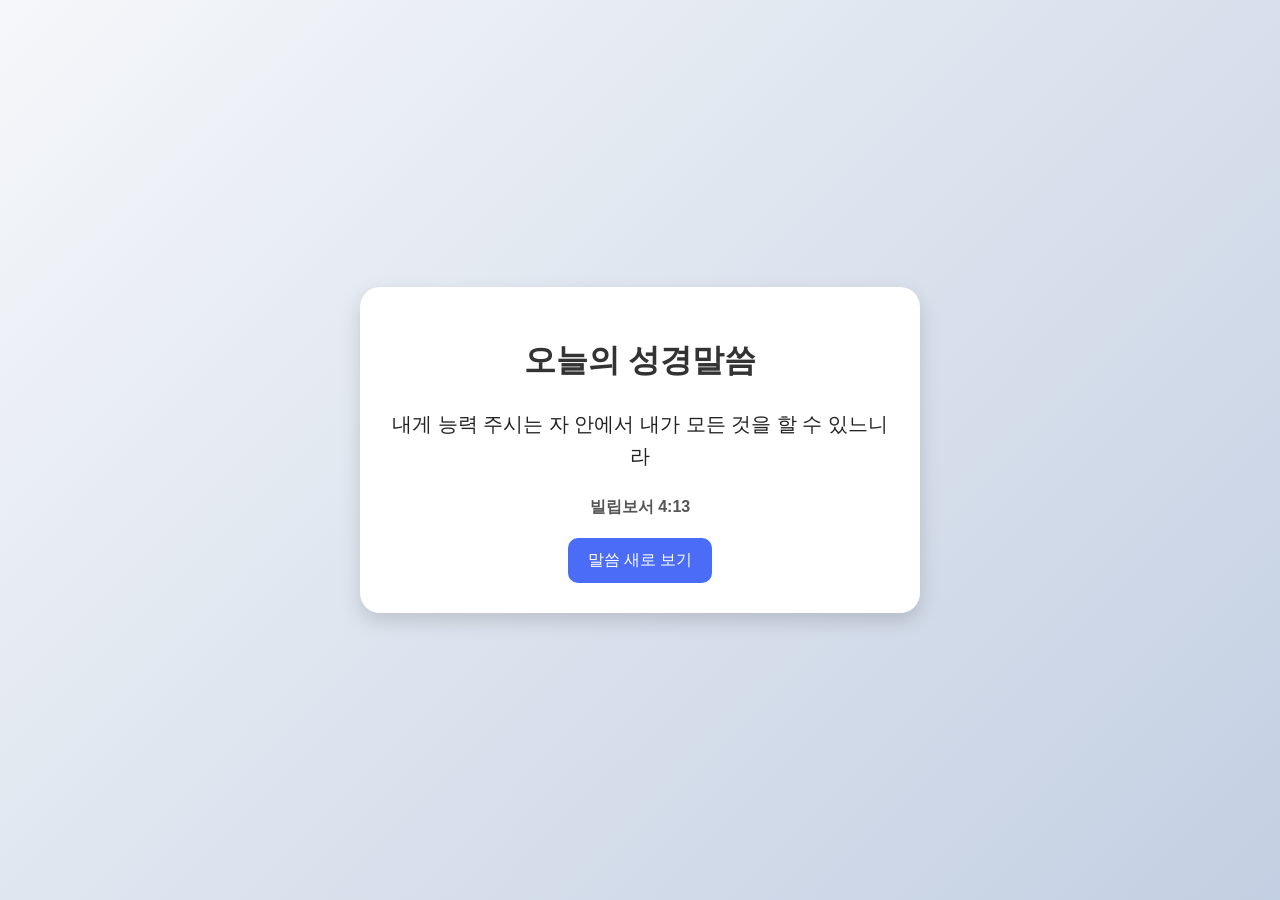
==== index.html @ 18a793f4 "Add files via upload" ====
<!DOCTYPE html>
<html lang="ko">
<head>
  <meta charset="UTF-8" />
  <meta name="viewport" content="width=device-width, initial-scale=1.0" />
  <title>오늘의 성경말씀</title>

  <style>
    body {
      margin: 0;
      font-family: Arial, sans-serif;
      background: linear-gradient(135deg, #f5f7fa, #c3cfe2);
      display: flex;
      justify-content: center;
      align-items: center;
      min-height: 100vh;
    }

    .container {
      background: white;
      padding: 30px;
      border-radius: 20px;
      box-shadow: 0 8px 20px rgba(0,0,0,0.15);
      max-width: 500px;
      text-align: center;
    }

    h1 {
      color: #333;
    }

    #verse {
      font-size: 20px;
      line-height: 1.6;
      margin: 25px 0;
      color: #222;
    }

    #reference {
      font-weight: bold;
      color: #555;
      margin-bottom: 20px;
    }

    button {
      background: #4a6cf7;
      color: white;
      border: none;
      padding: 12px 20px;
      border-radius: 10px;
      font-size: 16px;
      cursor: pointer;
    }

    button:hover {
      background: #3451c9;
    }
  </style>
</head>
<body>

  <div class="container">
    <h1>오늘의 성경말씀</h1>

    <div id="verse">내게 능력 주시는 자 안에서 내가 모든 것을 할 수 있느니라</div>
    <div id="reference">빌립보서 4:13</div>

    <button onclick="showRandomVerse()">말씀 새로 보기</button>
  </div>

  <script>
    const verses = [
      {
        text: "내게 능력 주시는 자 안에서 내가 모든 것을 할 수 있느니라",
        reference: "빌립보서 4:13"
      },
      {
        text: "여호와는 나의 목자시니 내게 부족함이 없으리로다",
        reference: "시편 23:1"
      },
      {
        text: "수고하고 무거운 짐 진 자들아 다 내게로 오라 내가 너희를 쉬게 하리라",
        reference: "마태복음 11:28"
      },
      {
        text: "두려워하지 말라 내가 너와 함께 함이라",
        reference: "이사야 41:10"
      },
      {
        text: "너는 마음을 다하여 여호와를 신뢰하고 네 명철을 의지하지 말라",
        reference: "잠언 3:5"
      },
      {
        text: "사랑은 오래 참고 사랑은 온유하며",
        reference: "고린도전서 13:4"
      }
    ];

    function showRandomVerse() {
      const randomIndex = Math.floor(Math.random() * verses.length);
      const selectedVerse = verses[randomIndex];

      document.getElementById("verse").innerText = selectedVerse.text;
      document.getElementById("reference").innerText = selectedVerse.reference;
    }
  </script>

</body>
</html>
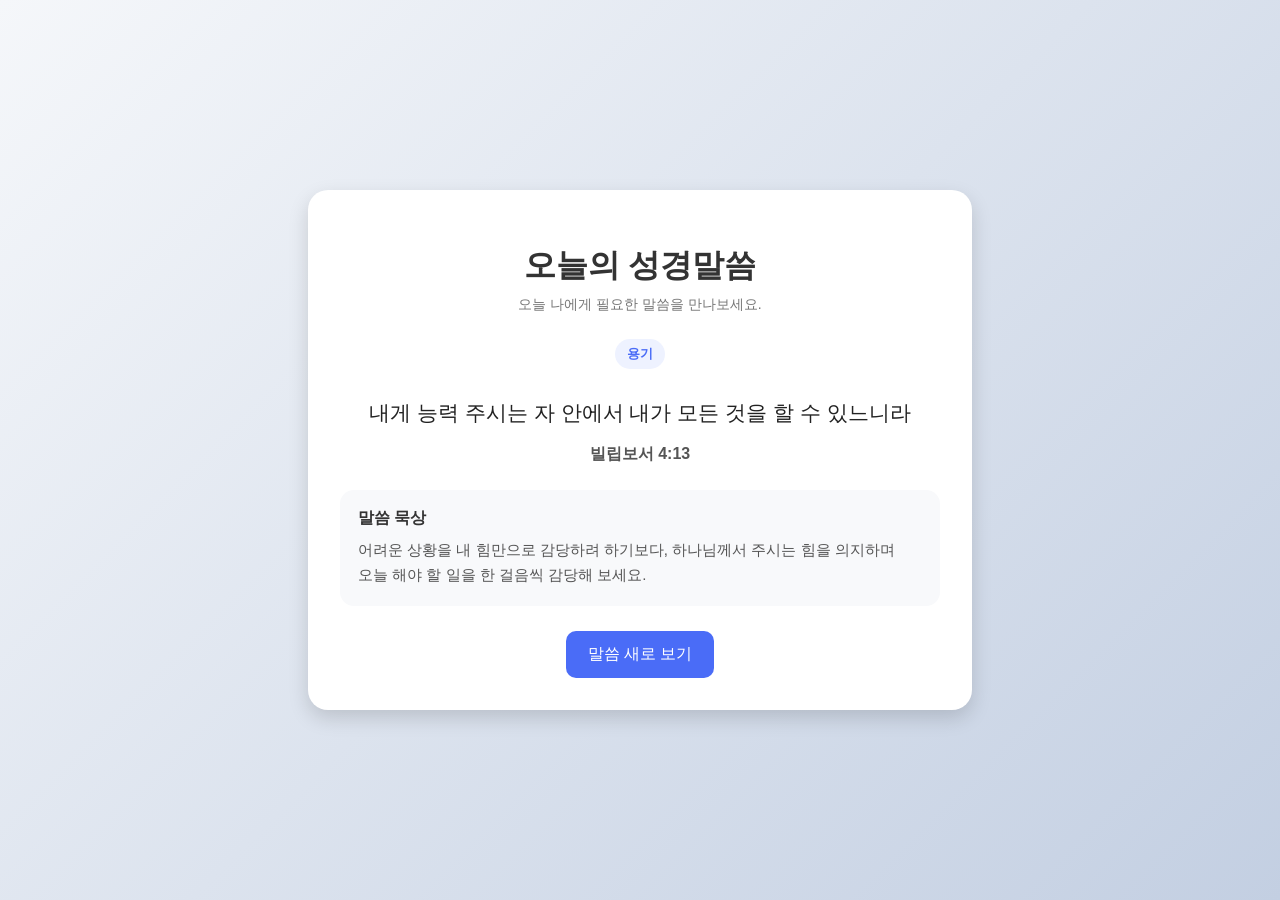
==== commit aac547e1: "Update index.html" ====
--- a/index.html
+++ b/index.html
@@ -18,92 +18,440 @@
 
     .container {
       background: white;
-      padding: 30px;
+      padding: 32px;
       border-radius: 20px;
       box-shadow: 0 8px 20px rgba(0,0,0,0.15);
-      max-width: 500px;
+      max-width: 600px;
+      width: calc(100% - 50px);
       text-align: center;
     }
 
     h1 {
       color: #333;
+      margin-bottom: 8px;
+    }
+
+    .subtitle {
+      color: #777;
+      font-size: 14px;
+      margin-bottom: 25px;
+    }
+
+    #category {
+      display: inline-block;
+      background: #eef2ff;
+      color: #4a6cf7;
+      padding: 6px 12px;
+      border-radius: 20px;
+      font-size: 13px;
+      font-weight: bold;
     }
 
     #verse {
-      font-size: 20px;
-      line-height: 1.6;
-      margin: 25px 0;
+      font-size: 21px;
+      line-height: 1.8;
+      margin: 25px 0 12px;
       color: #222;
+      word-break: keep-all;
     }
 
     #reference {
       font-weight: bold;
       color: #555;
-      margin-bottom: 20px;
+      margin-bottom: 25px;
+    }
+
+    .description-box {
+      background: #f8f9fb;
+      border-radius: 14px;
+      padding: 18px;
+      margin: 20px 0 25px;
+      text-align: left;
+    }
+
+    .description-title {
+      font-weight: bold;
+      color: #333;
+      margin-bottom: 8px;
+    }
+
+    #description {
+      font-size: 15px;
+      line-height: 1.7;
+      color: #555;
+      word-break: keep-all;
     }
 
     button {
       background: #4a6cf7;
       color: white;
       border: none;
-      padding: 12px 20px;
+      padding: 13px 22px;
       border-radius: 10px;
       font-size: 16px;
       cursor: pointer;
+      transition: 0.2s;
     }
 
     button:hover {
       background: #3451c9;
+      transform: translateY(-1px);
     }
   </style>
 </head>
+
 <body>
 
-  <div class="container">
-    <h1>오늘의 성경말씀</h1>
-
-    <div id="verse">내게 능력 주시는 자 안에서 내가 모든 것을 할 수 있느니라</div>
-    <div id="reference">빌립보서 4:13</div>
-
-    <button onclick="showRandomVerse()">말씀 새로 보기</button>
+<div class="container">
+
+  <h1>오늘의 성경말씀</h1>
+  <div class="subtitle">오늘 나에게 필요한 말씀을 만나보세요.</div>
+
+  <div id="category">용기</div>
+
+  <div id="verse">
+    내게 능력 주시는 자 안에서 내가 모든 것을 할 수 있느니라
   </div>
 
-  <script>
-    const verses = [
-      {
-        text: "내게 능력 주시는 자 안에서 내가 모든 것을 할 수 있느니라",
-        reference: "빌립보서 4:13"
-      },
-      {
-        text: "여호와는 나의 목자시니 내게 부족함이 없으리로다",
-        reference: "시편 23:1"
-      },
-      {
-        text: "수고하고 무거운 짐 진 자들아 다 내게로 오라 내가 너희를 쉬게 하리라",
-        reference: "마태복음 11:28"
-      },
-      {
-        text: "두려워하지 말라 내가 너와 함께 함이라",
-        reference: "이사야 41:10"
-      },
-      {
-        text: "너는 마음을 다하여 여호와를 신뢰하고 네 명철을 의지하지 말라",
-        reference: "잠언 3:5"
-      },
-      {
-        text: "사랑은 오래 참고 사랑은 온유하며",
-        reference: "고린도전서 13:4"
-      }
-    ];
-
-    function showRandomVerse() {
-      const randomIndex = Math.floor(Math.random() * verses.length);
-      const selectedVerse = verses[randomIndex];
-
-      document.getElementById("verse").innerText = selectedVerse.text;
-      document.getElementById("reference").innerText = selectedVerse.reference;
-    }
-  </script>
+  <div id="reference">
+    빌립보서 4:13
+  </div>
+
+  <div class="description-box">
+    <div class="description-title">말씀 묵상</div>
+    <div id="description">
+      어려운 상황을 내 힘만으로 감당하려 하기보다,
+      하나님께서 주시는 힘을 의지하며 오늘 해야 할 일을
+      한 걸음씩 감당해 보세요.
+    </div>
+  </div>
+
+  <button onclick="showRandomVerse()">말씀 새로 보기</button>
+
+</div>
+
+<script>
+
+const verses = [
+
+  {
+    text: "내게 능력 주시는 자 안에서 내가 모든 것을 할 수 있느니라",
+    reference: "빌립보서 4:13",
+    category: "용기",
+    description: "내 능력의 한계만 바라보면 두려움이 커질 수 있습니다. 하나님께서 주시는 힘을 의지하며 오늘 맡겨진 일을 한 걸음씩 감당해 보세요."
+  },
+
+  {
+    text: "여호와는 나의 목자시니 내게 부족함이 없으리로다",
+    reference: "시편 23:1",
+    category: "평안",
+    description: "미래가 불확실하게 느껴질 때 모든 것을 혼자 책임져야 한다고 생각하지 않아도 됩니다. 하나님께서 인도하시는 목자이심을 기억하며 마음을 맡겨 보세요."
+  },
+
+  {
+    text: "수고하고 무거운 짐 진 자들아 다 내게로 오라 내가 너희를 쉬게 하리라",
+    reference: "마태복음 11:28",
+    category: "위로",
+    description: "지치고 마음이 무거울 때조차 혼자 견딜 필요는 없습니다. 자신의 걱정과 부담을 하나님께 솔직하게 내려놓고 쉼을 구해 보세요."
+  },
+
+  {
+    text: "두려워하지 말라 내가 너와 함께 함이라",
+    reference: "이사야 41:10",
+    category: "용기",
+    description: "두려움이 없다는 것이 용기는 아닙니다. 두려운 상황에서도 하나님이 함께하심을 믿으며 앞으로 나아가는 것이 믿음의 용기입니다."
+  },
+
+  {
+    text: "너는 마음을 다하여 여호와를 신뢰하고 네 명철을 의지하지 말라",
+    reference: "잠언 3:5",
+    category: "지혜",
+    description: "내 판단이 항상 완전한 것은 아닙니다. 중요한 선택 앞에서는 자신의 경험뿐 아니라 말씀과 기도를 통해 방향을 점검해 보세요."
+  },
+
+  {
+    text: "사랑은 오래 참고 사랑은 온유하며",
+    reference: "고린도전서 13:4",
+    category: "사랑",
+    description: "사랑은 단순한 감정만이 아니라 상대를 존중하고 기다려 주는 행동으로 나타납니다. 오늘 가까운 사람에게 온유함을 실천해 보세요."
+  },
+
+  {
+    text: "강하고 담대하라 두려워하지 말며 놀라지 말라",
+    reference: "여호수아 1:9",
+    category: "담대함",
+    description: "새로운 책임이나 큰 일을 앞두고 긴장되는 것은 자연스럽습니다. 중요한 것은 두려움 때문에 멈추지 않고 하나님을 의지하며 맡은 길을 계속 걷는 것입니다."
+  },
+
+  {
+    text: "범사에 감사하라",
+    reference: "데살로니가전서 5:18",
+    category: "감사",
+    description: "감사는 모든 상황이 좋다는 뜻이 아닙니다. 어려움 속에서도 여전히 남아 있는 은혜와 가능성을 발견하는 믿음의 태도입니다."
+  },
+
+  {
+    text: "쉬지 말고 기도하라",
+    reference: "데살로니가전서 5:17",
+    category: "기도",
+    description: "기도는 특별한 순간에만 하는 일이 아닙니다. 일하고 이동하고 고민하는 일상 속에서도 짧게 하나님께 마음을 말씀드릴 수 있습니다."
+  },
+
+  {
+    text: "항상 기뻐하라",
+    reference: "데살로니가전서 5:16",
+    category: "기쁨",
+    description: "기쁨은 어려움이 없어서 생기는 감정만을 의미하지 않습니다. 상황보다 하나님께 소망을 두면서 다시 일어설 힘을 발견할 수 있습니다."
+  },
+
+  {
+    text: "철이 철을 날카롭게 하는 것 같이 사람이 그의 친구의 얼굴을 빛나게 하느니라",
+    reference: "잠언 27:17",
+    category: "관계",
+    description: "좋은 관계는 서로를 무조건 편하게만 해주는 관계가 아닙니다. 격려와 조언을 통해 서로 더 좋은 사람으로 성장하도록 돕는 관계도 소중합니다."
+  },
+
+  {
+    text: "유순한 대답은 분노를 쉬게 하여도",
+    reference: "잠언 15:1",
+    category: "관계",
+    description: "상대가 강하게 말할수록 나도 강하게 대응하고 싶어질 수 있습니다. 그러나 차분하고 절제된 한마디가 갈등의 방향을 완전히 바꾸기도 합니다."
+  },
+
+  {
+    text: "교만은 패망의 선봉이요 거만한 마음은 넘어짐의 앞잡이니라",
+    reference: "잠언 16:18",
+    category: "겸손",
+    description: "성공하고 책임이 커질수록 자신이 모든 것을 안다고 생각하기 쉽습니다. 계속 배우고 다른 사람의 의견을 들을 수 있는 겸손을 지켜 보세요."
+  },
+
+  {
+    text: "무슨 일을 하든지 마음을 다하여 주께 하듯 하고 사람에게 하듯 하지 말라",
+    reference: "골로새서 3:23",
+    category: "일과 사명",
+    description: "사람의 평가만 바라보면 인정받지 못할 때 쉽게 지칠 수 있습니다. 내가 맡은 일을 정직하고 성실하게 수행하는 것 자체에 의미를 두어 보세요."
+  },
+
+  {
+    text: "사람이 마음으로 자기의 길을 계획할지라도 그의 걸음을 인도하시는 이는 여호와시니라",
+    reference: "잠언 16:9",
+    category: "진로",
+    description: "계획을 세우는 것은 중요하지만 모든 일이 계획대로 진행되지는 않습니다. 예상하지 못한 변화 속에서도 새로운 길이 열릴 가능성을 기억하세요."
+  },
+
+  {
+    text: "너의 행사를 여호와께 맡기라 그리하면 네가 경영하는 것이 이루어지리라",
+    reference: "잠언 16:3",
+    category: "일과 사명",
+    description: "큰 프로젝트와 새로운 도전을 시작할 때 결과에 대한 부담이 생깁니다. 최선을 다해 준비하되 결과까지 혼자 통제하려 하지 말고 하나님께 맡겨 보세요."
+  },
+
+  {
+    text: "보라 내가 새 일을 행하리니 이제 나타낼 것이라",
+    reference: "이사야 43:19",
+    category: "새로운 시작",
+    description: "과거의 실패가 앞으로의 가능성을 결정하지는 않습니다. 지금까지 없었던 새로운 길이 열릴 수 있다는 소망을 가지고 오늘 할 수 있는 일을 시작해 보세요."
+  },
+
+  {
+    text: "우리가 선을 행하되 낙심하지 말지니",
+    reference: "갈라디아서 6:9",
+    category: "인내",
+    description: "노력의 결과가 바로 나타나지 않을 때 포기하고 싶어질 수 있습니다. 가치 있는 일은 시간이 필요한 경우가 많습니다. 조급함보다 꾸준함을 선택해 보세요."
+  },
+
+  {
+    text: "너희 염려를 다 주께 맡기라 이는 그가 너희를 돌보심이라",
+    reference: "베드로전서 5:7",
+    category: "불안",
+    description: "걱정을 없애려고 억지로 밀어내기보다 무엇이 두려운지 하나님께 솔직하게 말씀드려 보세요. 기도는 걱정을 혼자 짊어지지 않는 연습이기도 합니다."
+  },
+
+  {
+    text: "내가 산을 향하여 눈을 들리라 나의 도움이 어디서 올까",
+    reference: "시편 121:1",
+    category: "도움",
+    description: "해결책이 보이지 않을 때 시선이 문제에만 고정되기 쉽습니다. 잠시 멈추고 내가 의지할 수 있는 하나님과 주변의 도움을 함께 바라보세요."
+  },
+
+  {
+    text: "여호와를 기다리는 자는 새 힘을 얻으리니",
+    reference: "이사야 40:31",
+    category: "회복",
+    description: "계속 달리는 것만이 전진은 아닙니다. 때로는 기다리고 회복하는 시간이 다음 걸음을 위한 중요한 준비가 됩니다."
+  },
+
+  {
+    text: "마음의 즐거움은 양약이라도",
+    reference: "잠언 17:22",
+    category: "기쁨",
+    description: "웃음과 기쁨도 삶에서 중요한 부분입니다. 해야 할 일에만 매달리기보다 감사할 일과 즐거운 순간을 의식적으로 발견해 보세요."
+  },
+
+  {
+    text: "서로 친절하게 하며 불쌍히 여기며 서로 용서하기를",
+    reference: "에베소서 4:32",
+    category: "용서",
+    description: "용서는 잘못을 없었던 일로 만드는 것이 아니라 미움이 자신의 마음을 계속 지배하지 않도록 내려놓는 과정으로 볼 수 있습니다."
+  },
+
+  {
+    text: "화평하게 하는 자들은 화평으로 심어 의의 열매를 거두느니라",
+    reference: "야고보서 3:18",
+    category: "화해",
+    description: "갈등에서 반드시 상대를 이기는 것이 최선은 아닙니다. 진실을 지키면서도 관계를 파괴하지 않는 해결책을 찾는 것이 지혜로운 선택일 수 있습니다."
+  },
+
+  {
+    text: "구하라 그리하면 너희에게 주실 것이요 찾으라 그리하면 찾아낼 것이요",
+    reference: "마태복음 7:7",
+    category: "도전",
+    description: "기도만 하고 기다리는 것과 믿음으로 행동하는 것은 다릅니다. 구하고, 찾고, 두드리라는 말씀처럼 필요한 행동을 실제로 시작해 보세요."
+  },
+
+  {
+    text: "믿음은 바라는 것들의 실상이요 보이지 않는 것들의 증거니",
+    reference: "히브리서 11:1",
+    category: "믿음",
+    description: "아직 결과가 보이지 않는다고 해서 모든 가능성이 사라진 것은 아닙니다. 믿음은 불확실성 속에서도 가치 있는 방향으로 계속 걸어가는 힘이 됩니다."
+  },
+
+  {
+    text: "소망 중에 즐거워하며 환난 중에 참으며 기도에 항상 힘쓰며",
+    reference: "로마서 12:12",
+    category: "소망",
+    description: "힘든 시기에는 현재의 어려움이 영원할 것처럼 느껴질 수 있습니다. 그러나 상황은 변할 수 있습니다. 소망을 붙들고 오늘 하루를 충실하게 살아가 보세요."
+  },
+
+  {
+    text: "악에게 지지 말고 선으로 악을 이기라",
+    reference: "로마서 12:21",
+    category: "선함",
+    description: "상대의 잘못 때문에 나까지 같은 방식으로 행동할 필요는 없습니다. 감정을 절제하고 내가 지키고 싶은 원칙에 따라 행동하는 것이 더 강한 대응일 수 있습니다."
+  },
+
+  {
+    text: "너희 모든 일을 사랑으로 행하라",
+    reference: "고린도전서 16:14",
+    category: "사랑",
+    description: "사랑은 관계에만 적용되는 원칙이 아닙니다. 말하는 방식, 일하는 방식, 사람을 대하는 태도에서도 사랑과 존중을 선택할 수 있습니다."
+  },
+
+  {
+    text: "지혜가 부족하거든 모든 사람에게 후히 주시는 하나님께 구하라",
+    reference: "야고보서 1:5",
+    category: "지혜",
+    description: "모든 답을 알고 있어야 좋은 리더가 되는 것은 아닙니다. 모르는 것을 인정하고 배우며 필요한 지혜를 구하는 태도 자체가 성숙함입니다."
+  },
+
+  {
+    text: "서로 돌아보아 사랑과 선행을 격려하며",
+    reference: "히브리서 10:24",
+    category: "공동체",
+    description: "좋은 공동체는 경쟁만 하는 곳이 아니라 서로의 가능성을 발견하고 격려하는 곳입니다. 오늘 누군가에게 구체적인 격려 한마디를 건네 보세요."
+  },
+
+  {
+    text: "우리가 알거니와 하나님을 사랑하는 자 곧 그의 뜻대로 부르심을 입은 자들에게는 모든 것이 합력하여 선을 이루느니라",
+    reference: "로마서 8:28",
+    category: "소망",
+    description: "현재 이해되지 않는 사건도 시간이 지난 뒤 다른 의미를 갖게 될 수 있습니다. 당장 모든 이유를 알아야 한다는 부담을 내려놓고 지금 할 수 있는 선한 선택에 집중해 보세요."
+  },
+
+  {
+    text: "나의 은혜가 네게 족하도다 이는 나의 능력이 약한 데서 온전하여짐이라",
+    reference: "고린도후서 12:9",
+    category: "약함과 은혜",
+    description: "약점이 있다는 사실이 가치가 없다는 뜻은 아닙니다. 부족함을 인정할 때 오히려 도움을 구하고 배우며 더 단단하게 성장할 수 있습니다."
+  },
+
+  {
+    text: "눈물을 흘리며 씨를 뿌리는 자는 기쁨으로 거두리로다",
+    reference: "시편 126:5",
+    category: "인내",
+    description: "지금의 수고가 당장 보상받지 못하더라도 의미 없는 것은 아닙니다. 보이지 않는 곳에서 쌓이는 노력은 시간이 지나 열매가 될 수 있습니다."
+  },
+
+  {
+    text: "하나님이 우리에게 주신 것은 두려워하는 마음이 아니요",
+    reference: "디모데후서 1:7",
+    category: "담대함",
+    description: "중요한 일을 앞두고 긴장할 수 있습니다. 두려움 자체를 부끄러워하기보다 절제와 사랑과 담대함으로 다음 행동을 선택해 보세요."
+  },
+
+  {
+    text: "항상 겸손과 온유로 하고 오래 참음으로 사랑 가운데서 서로 용납하고",
+    reference: "에베소서 4:2",
+    category: "관계",
+    description: "사람마다 속도와 생각이 다릅니다. 상대를 바꾸려고 서두르기보다 서로의 차이를 존중하면서 필요한 대화를 이어가는 것이 관계를 건강하게 만듭니다."
+  },
+
+  {
+    text: "사람이 친구를 위하여 자기 목숨을 버리면 이보다 더 큰 사랑이 없나니",
+    reference: "요한복음 15:13",
+    category: "사랑",
+    description: "성경이 말하는 사랑에는 희생과 책임이 포함됩니다. 상대에게 무엇을 받을지만 생각하기보다 내가 어떤 선한 사람이 되어 줄 수 있는지도 생각해 보세요."
+  },
+
+  {
+    text: "너희는 세상의 빛이라",
+    reference: "마태복음 5:14",
+    category: "사명",
+    description: "영향력은 높은 지위에서만 생기는 것이 아닙니다. 자신의 자리에서 정직하고 책임 있게 행동하는 작은 선택들이 주변 사람들에게 빛이 될 수 있습니다."
+  },
+
+  {
+    text: "사람에게 보이려고 그들 앞에서 너희 의를 행하지 않도록 주의하라",
+    reference: "마태복음 6:1",
+    category: "겸손",
+    description: "좋은 일을 하면서도 인정받고 싶은 마음이 생길 수 있습니다. 다른 사람의 평가보다 내가 왜 이 일을 하는지 동기를 점검해 보세요."
+  },
+
+  {
+    text: "내일 일을 위하여 염려하지 말라",
+    reference: "마태복음 6:34",
+    category: "불안",
+    description: "아직 일어나지 않은 미래의 문제를 오늘 모두 해결할 수는 없습니다. 미래를 준비하되 오늘 내가 실제로 할 수 있는 일에 집중해 보세요."
+  },
+
+  {
+    text: "항상 소망을 품고",
+    reference: "베드로전서 3:15",
+    category: "소망",
+    description: "소망은 현실을 외면하는 낙관이 아니라 어려움 속에서도 삶의 방향과 의미를 잃지 않는 태도입니다."
+  }
+
+];
+
+let lastIndex = -1;
+
+function showRandomVerse() {
+
+  let randomIndex;
+
+  // 바로 직전에 나온 말씀이 연속으로 나오지 않게 처리
+  do {
+    randomIndex = Math.floor(Math.random() * verses.length);
+  } while (randomIndex === lastIndex && verses.length > 1);
+
+  lastIndex = randomIndex;
+
+  const selectedVerse = verses[randomIndex];
+
+  document.getElementById("verse").innerText =
+    selectedVerse.text;
+
+  document.getElementById("reference").innerText =
+    selectedVerse.reference;
+
+  document.getElementById("category").innerText =
+    selectedVerse.category;
+
+  document.getElementById("description").innerText =
+    selectedVerse.description;
+}
+
+</script>
 
 </body>
-</html>+</html>
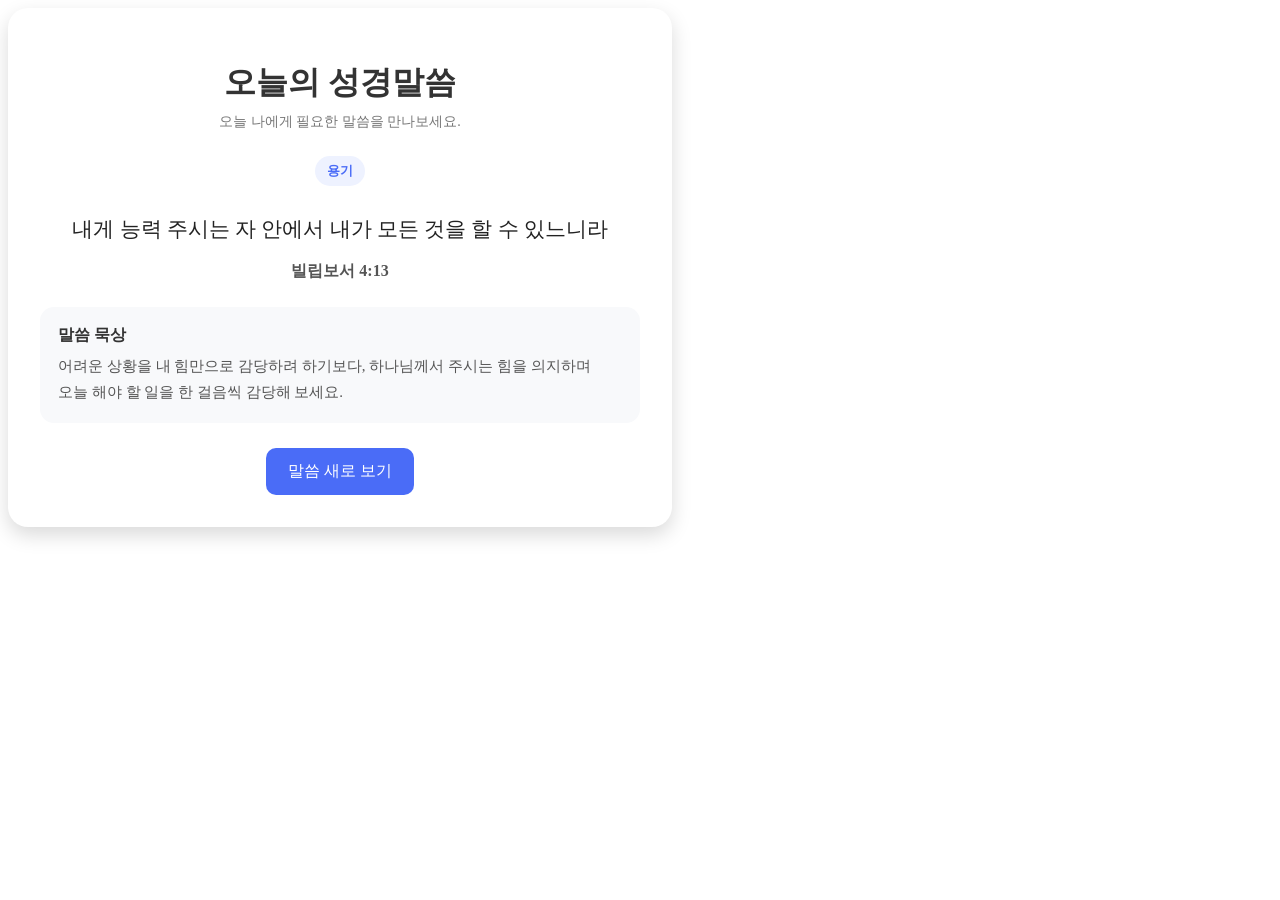
==== commit 8882eadb: "Update index.html" ====
--- a/index.html
+++ b/index.html
@@ -1,11 +1,24 @@
 <!DOCTYPE html>
 <html lang="ko">
 <head>
+  <link rel="manifest" href="/bible/manifest.json">
+  <meta name="theme-color" content="#ffffff">
+  <link rel="apple-touch-icon" href="/bible/icon-192.png">
   <meta charset="UTF-8" />
   <meta name="viewport" content="width=device-width, initial-scale=1.0" />
   <title>오늘의 성경말씀</title>
 
   <style>
+    <script>
+  if ("serviceWorker" in navigator) {
+    window.addEventListener("load", () => {
+     navigator.serviceWorker
+      .register("/bible/service-worker.js")
+      .then(() => console.log("Service Worker 등록 완료"))
+      .catch(error => console.error("Service Worker 등록 실패:", error));
+  });
+}
+</script>
     body {
       margin: 0;
       font-family: Arial, sans-serif;
